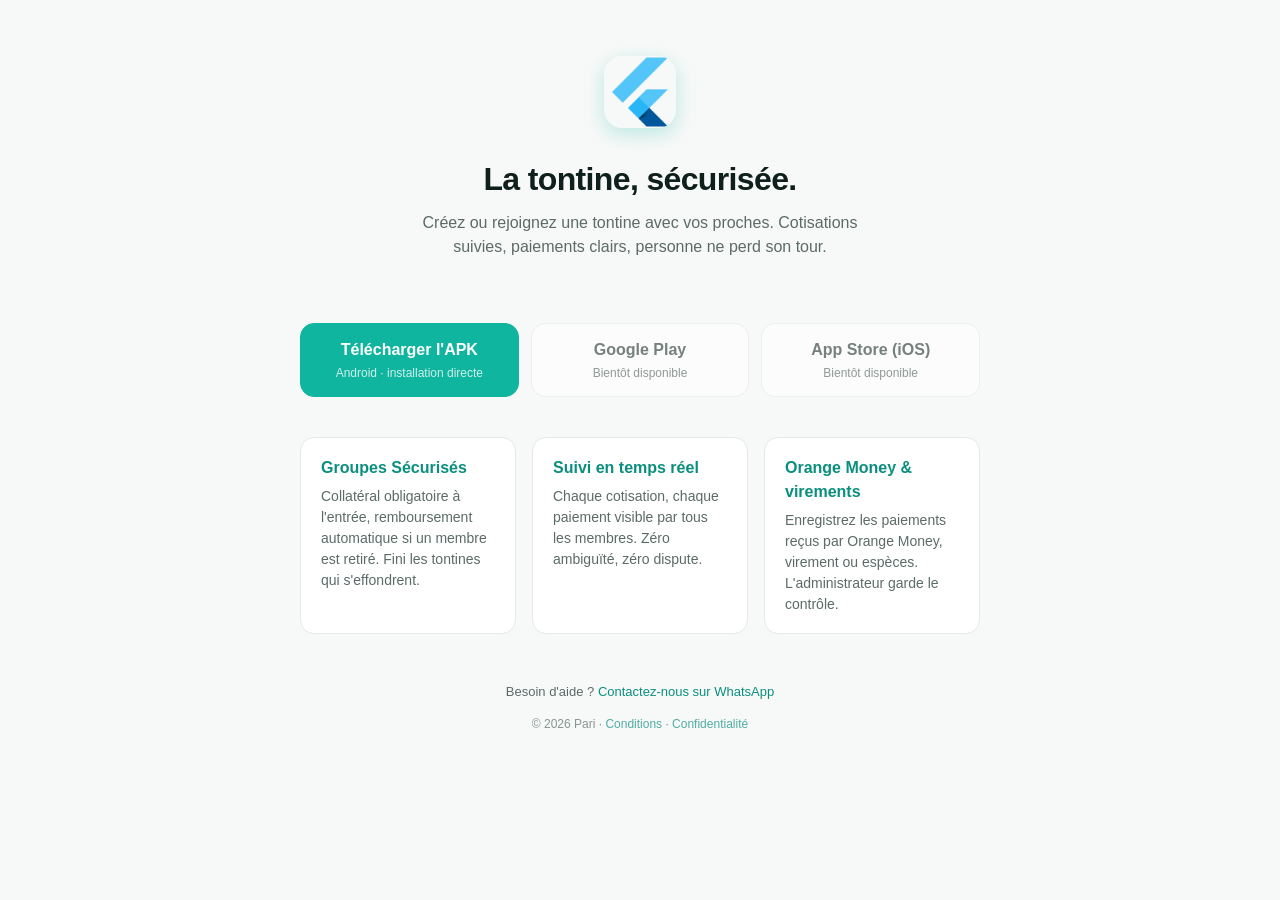
==== index.html @ 22368e01 "Scaffold Pari landing page (Firebase Hosting, French)" ====
<!doctype html>
<html lang="fr">
  <head>
    <meta charset="utf-8" />
    <meta name="viewport" content="width=device-width, initial-scale=1" />
    <meta name="theme-color" content="#0FB59F" />
    <title>Pari — La tontine, sécurisée</title>
    <meta
      name="description"
      content="Créez ou rejoignez une tontine avec vos proches. Cotisations suivies, paiements clairs, personne ne perd son tour."
    />
    <link rel="icon" href="/assets/logo.png" />
    <link rel="stylesheet" href="/styles.css" />
  </head>
  <body>
    <main>
      <header>
        <img src="/assets/logo.png" alt="Pari" class="logo" />
        <h1>La tontine, sécurisée.</h1>
        <p class="pitch">
          Créez ou rejoignez une tontine avec vos proches. Cotisations suivies,
          paiements clairs, personne ne perd son tour.
        </p>
      </header>

      <section class="ctas">
        <a class="btn btn-primary" href="/downloads/pari-latest.apk">
          <span class="btn-title">Télécharger l'APK</span>
          <span class="btn-sub">Android · installation directe</span>
        </a>
        <a class="btn btn-secondary disabled" aria-disabled="true">
          <span class="btn-title">Google Play</span>
          <span class="btn-sub">Bientôt disponible</span>
        </a>
        <a class="btn btn-secondary disabled" aria-disabled="true">
          <span class="btn-title">App Store (iOS)</span>
          <span class="btn-sub">Bientôt disponible</span>
        </a>
      </section>

      <section class="features">
        <div class="feature">
          <h3>Groupes Sécurisés</h3>
          <p>
            Collatéral obligatoire à l'entrée, remboursement automatique si un
            membre est retiré. Fini les tontines qui s'effondrent.
          </p>
        </div>
        <div class="feature">
          <h3>Suivi en temps réel</h3>
          <p>
            Chaque cotisation, chaque paiement visible par tous les membres.
            Zéro ambiguïté, zéro dispute.
          </p>
        </div>
        <div class="feature">
          <h3>Orange Money &amp; virements</h3>
          <p>
            Enregistrez les paiements reçus par Orange Money, virement ou
            espèces. L'administrateur garde le contrôle.
          </p>
        </div>
      </section>

      <footer>
        <p>
          Besoin d'aide ?
          <a href="https://wa.me/22300000000">Contactez-nous sur WhatsApp</a>
        </p>
        <p class="fine">
          © 2026 Pari · <a href="/terms.html">Conditions</a> ·
          <a href="/privacy.html">Confidentialité</a>
        </p>
      </footer>
    </main>
  </body>
</html>
---- styles.css ----
:root {
  --teal: #0FB59F;
  --teal-dark: #0A8F7E;
  --bg: #F7F9F8;
  --text: #0E1F1C;
  --muted: #5B6B68;
  --card: #FFFFFF;
  --border: #E4E9E7;
}

* { box-sizing: border-box; }

html, body {
  margin: 0;
  padding: 0;
  font-family: -apple-system, BlinkMacSystemFont, "Segoe UI", Roboto,
    "Helvetica Neue", Arial, sans-serif;
  color: var(--text);
  background: var(--bg);
  line-height: 1.5;
}

main {
  max-width: 720px;
  margin: 0 auto;
  padding: 32px 20px 64px;
}

header {
  text-align: center;
  padding: 24px 0 32px;
}

.logo {
  width: 72px;
  height: 72px;
  border-radius: 18px;
  box-shadow: 0 6px 20px rgba(15, 181, 159, 0.25);
}

h1 {
  font-size: 32px;
  margin: 20px 0 8px;
  letter-spacing: -0.02em;
}

.pitch {
  color: var(--muted);
  font-size: 16px;
  max-width: 480px;
  margin: 0 auto;
}

.ctas {
  display: flex;
  flex-direction: column;
  gap: 12px;
  margin: 32px 0;
}

.btn {
  display: flex;
  flex-direction: column;
  align-items: center;
  padding: 14px 20px;
  border-radius: 14px;
  text-decoration: none;
  border: 1px solid var(--border);
  background: var(--card);
  color: var(--text);
  transition: transform 0.08s ease;
}

.btn:active { transform: scale(0.98); }

.btn-primary {
  background: var(--teal);
  color: white;
  border-color: var(--teal);
}

.btn-primary:hover { background: var(--teal-dark); }

.btn-title {
  font-weight: 600;
  font-size: 16px;
}

.btn-sub {
  font-size: 12px;
  opacity: 0.8;
  margin-top: 2px;
}

.btn.disabled {
  opacity: 0.55;
  cursor: not-allowed;
}

.features {
  display: grid;
  gap: 16px;
  margin: 40px 0;
}

.feature {
  background: var(--card);
  border: 1px solid var(--border);
  border-radius: 14px;
  padding: 18px 20px;
}

.feature h3 {
  margin: 0 0 6px;
  font-size: 16px;
  color: var(--teal-dark);
}

.feature p {
  margin: 0;
  color: var(--muted);
  font-size: 14px;
}

footer {
  text-align: center;
  color: var(--muted);
  font-size: 13px;
  margin-top: 48px;
}

footer a {
  color: var(--teal-dark);
  text-decoration: none;
}

footer a:hover { text-decoration: underline; }

.fine {
  font-size: 12px;
  opacity: 0.7;
  margin-top: 8px;
}

@media (min-width: 640px) {
  .ctas { flex-direction: row; }
  .ctas .btn { flex: 1; }
  .features { grid-template-columns: repeat(3, 1fr); }
}
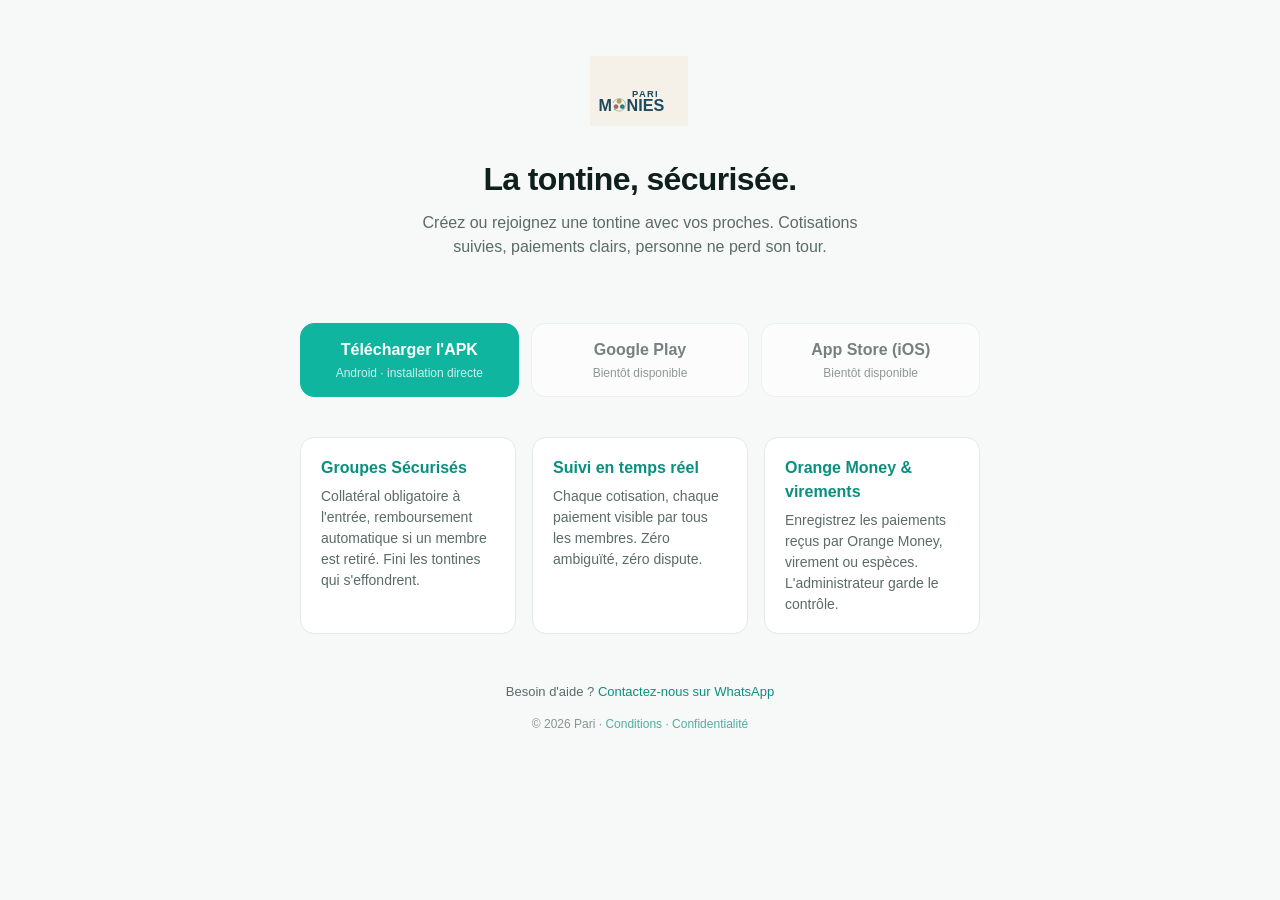
==== commit 40c7b5ef: "Add logo, WhatsApp number, French terms and privacy pages (WAEMU)" ====
--- a/index.html
+++ b/index.html
@@ -9,13 +9,14 @@
       name="description"
       content="Créez ou rejoignez une tontine avec vos proches. Cotisations suivies, paiements clairs, personne ne perd son tour."
     />
-    <link rel="icon" href="/assets/logo.png" />
+    <link rel="icon" href="/assets/logo.svg" type="image/svg+xml" />
+    <link rel="alternate icon" href="/assets/logo.png" />
     <link rel="stylesheet" href="/styles.css" />
   </head>
   <body>
     <main>
       <header>
-        <img src="/assets/logo.png" alt="Pari" class="logo" />
+        <img src="/assets/logo.svg" alt="Pari" class="logo" />
         <h1>La tontine, sécurisée.</h1>
         <p class="pitch">
           Créez ou rejoignez une tontine avec vos proches. Cotisations suivies,
@@ -65,7 +66,7 @@
       <footer>
         <p>
           Besoin d'aide ?
-          <a href="https://wa.me/22300000000">Contactez-nous sur WhatsApp</a>
+          <a href="https://wa.me/12408483524">Contactez-nous sur WhatsApp</a>
         </p>
         <p class="fine">
           © 2026 Pari · <a href="/terms.html">Conditions</a> ·
--- a/styles.css
+++ b/styles.css
@@ -32,10 +32,9 @@
 }
 
 .logo {
-  width: 72px;
   height: 72px;
-  border-radius: 18px;
-  box-shadow: 0 6px 20px rgba(15, 181, 159, 0.25);
+  width: auto;
+  max-width: 240px;
 }
 
 h1 {
@@ -142,6 +141,20 @@
   margin-top: 8px;
 }
 
+.doc { max-width: 720px; }
+.doc h1 { font-size: 28px; margin: 12px 0 4px; }
+.doc h2 {
+  font-size: 18px;
+  margin: 28px 0 8px;
+  color: var(--teal-dark);
+}
+.doc p, .doc li { font-size: 15px; color: var(--text); }
+.doc ul { padding-left: 20px; }
+.doc .muted { color: var(--muted); font-size: 13px; margin-top: 0; }
+.doc .back { margin: 0 0 20px; }
+.doc .back a { color: var(--teal-dark); text-decoration: none; font-size: 14px; }
+.doc a { color: var(--teal-dark); }
+
 @media (min-width: 640px) {
   .ctas { flex-direction: row; }
   .ctas .btn { flex: 1; }
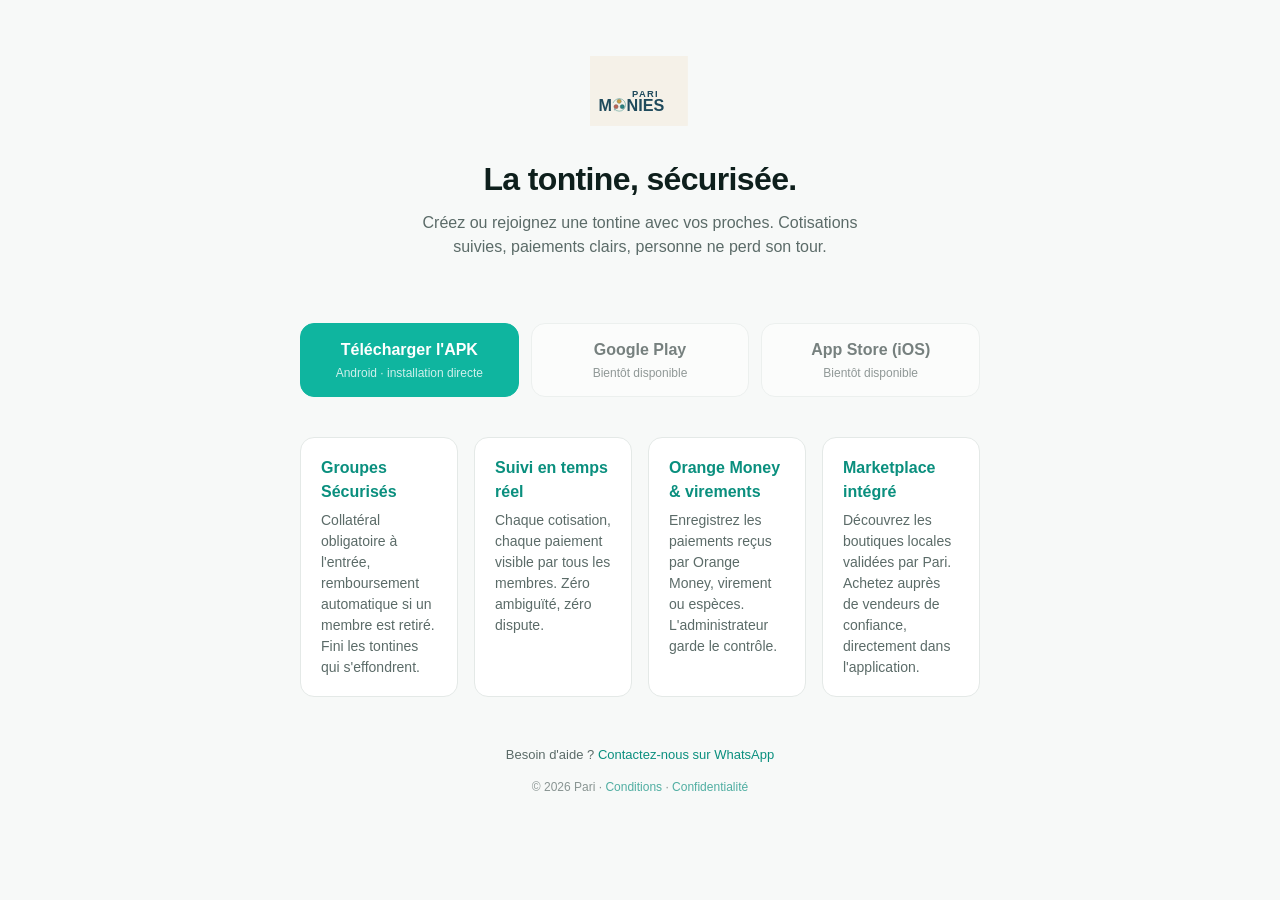
==== commit 9d046205: "Add Marketplace feature card to landing page" ====
--- a/index.html
+++ b/index.html
@@ -61,6 +61,13 @@
             espèces. L'administrateur garde le contrôle.
           </p>
         </div>
+        <div class="feature">
+          <h3>Marketplace intégré</h3>
+          <p>
+            Découvrez les boutiques locales validées par Pari. Achetez auprès
+            de vendeurs de confiance, directement dans l'application.
+          </p>
+        </div>
       </section>
 
       <footer>
--- a/styles.css
+++ b/styles.css
@@ -158,5 +158,9 @@
 @media (min-width: 640px) {
   .ctas { flex-direction: row; }
   .ctas .btn { flex: 1; }
-  .features { grid-template-columns: repeat(3, 1fr); }
+  .features { grid-template-columns: repeat(2, 1fr); }
 }
+
+@media (min-width: 960px) {
+  .features { grid-template-columns: repeat(4, 1fr); }
+}
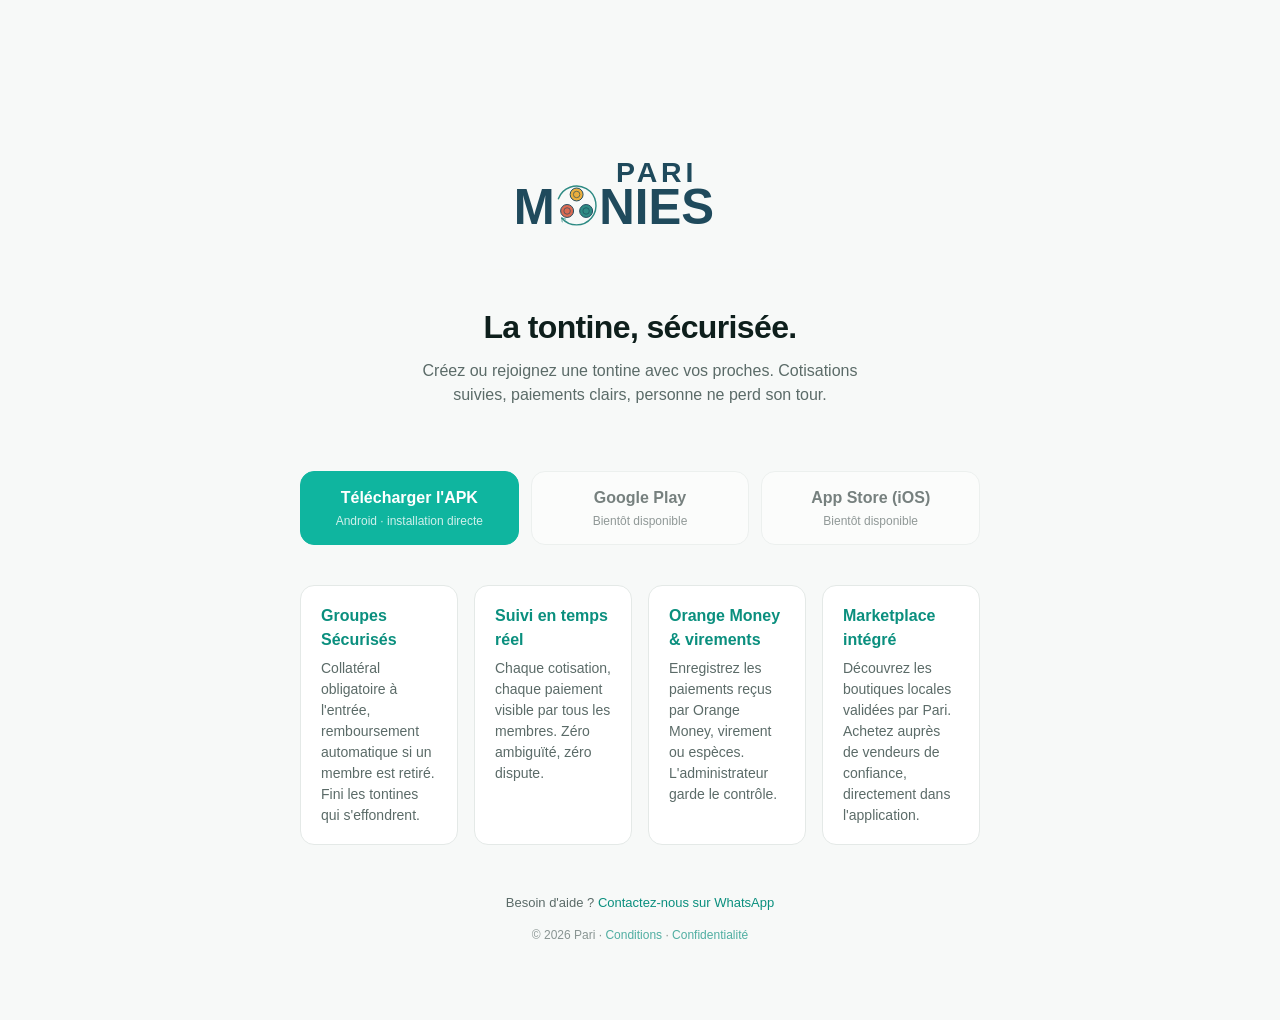
==== commit 4deb1fda: "Cache-bust logo (v=2) so updated bg shows" ====
--- a/index.html
+++ b/index.html
@@ -9,14 +9,14 @@
       name="description"
       content="Créez ou rejoignez une tontine avec vos proches. Cotisations suivies, paiements clairs, personne ne perd son tour."
     />
-    <link rel="icon" href="/assets/logo.svg" type="image/svg+xml" />
+    <link rel="icon" href="/assets/logo.svg?v=2" type="image/svg+xml" />
     <link rel="alternate icon" href="/assets/logo.png" />
     <link rel="stylesheet" href="/styles.css" />
   </head>
   <body>
     <main>
       <header>
-        <img src="/assets/logo.svg" alt="Pari" class="logo" />
+        <img src="/assets/logo.svg?v=2" alt="Pari" class="logo" />
         <h1>La tontine, sécurisée.</h1>
         <p class="pitch">
           Créez ou rejoignez une tontine avec vos proches. Cotisations suivies,
--- a/styles.css
+++ b/styles.css
@@ -32,9 +32,9 @@
 }
 
 .logo {
-  height: 72px;
+  height: 220px;
   width: auto;
-  max-width: 240px;
+  max-width: 100%;
 }
 
 h1 {
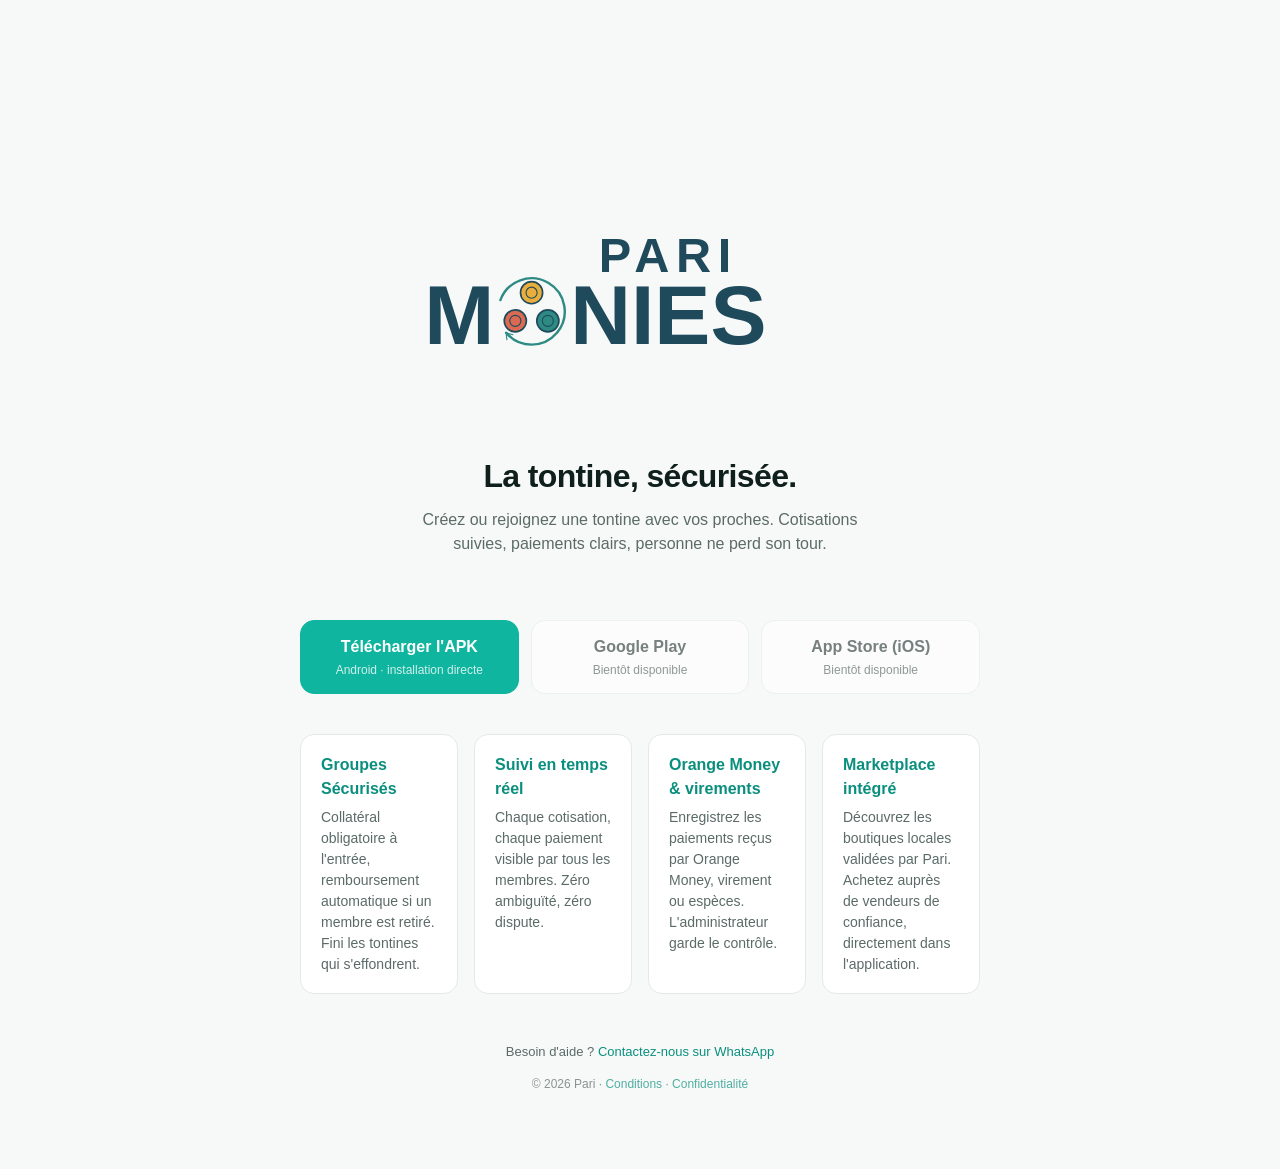
==== commit 3a64ff11: "Cache-bust styles.css (v=3)" ====
--- a/index.html
+++ b/index.html
@@ -11,7 +11,7 @@
     />
     <link rel="icon" href="/assets/logo.svg?v=2" type="image/svg+xml" />
     <link rel="alternate icon" href="/assets/logo.png" />
-    <link rel="stylesheet" href="/styles.css" />
+    <link rel="stylesheet" href="/styles.css?v=3" />
   </head>
   <body>
     <main>
--- a/styles.css
+++ b/styles.css
@@ -32,9 +32,11 @@
 }
 
 .logo {
-  height: 220px;
-  width: auto;
-  max-width: 100%;
+  width: 100%;
+  max-width: 520px;
+  height: auto;
+  display: block;
+  margin: 0 auto;
 }
 
 h1 {
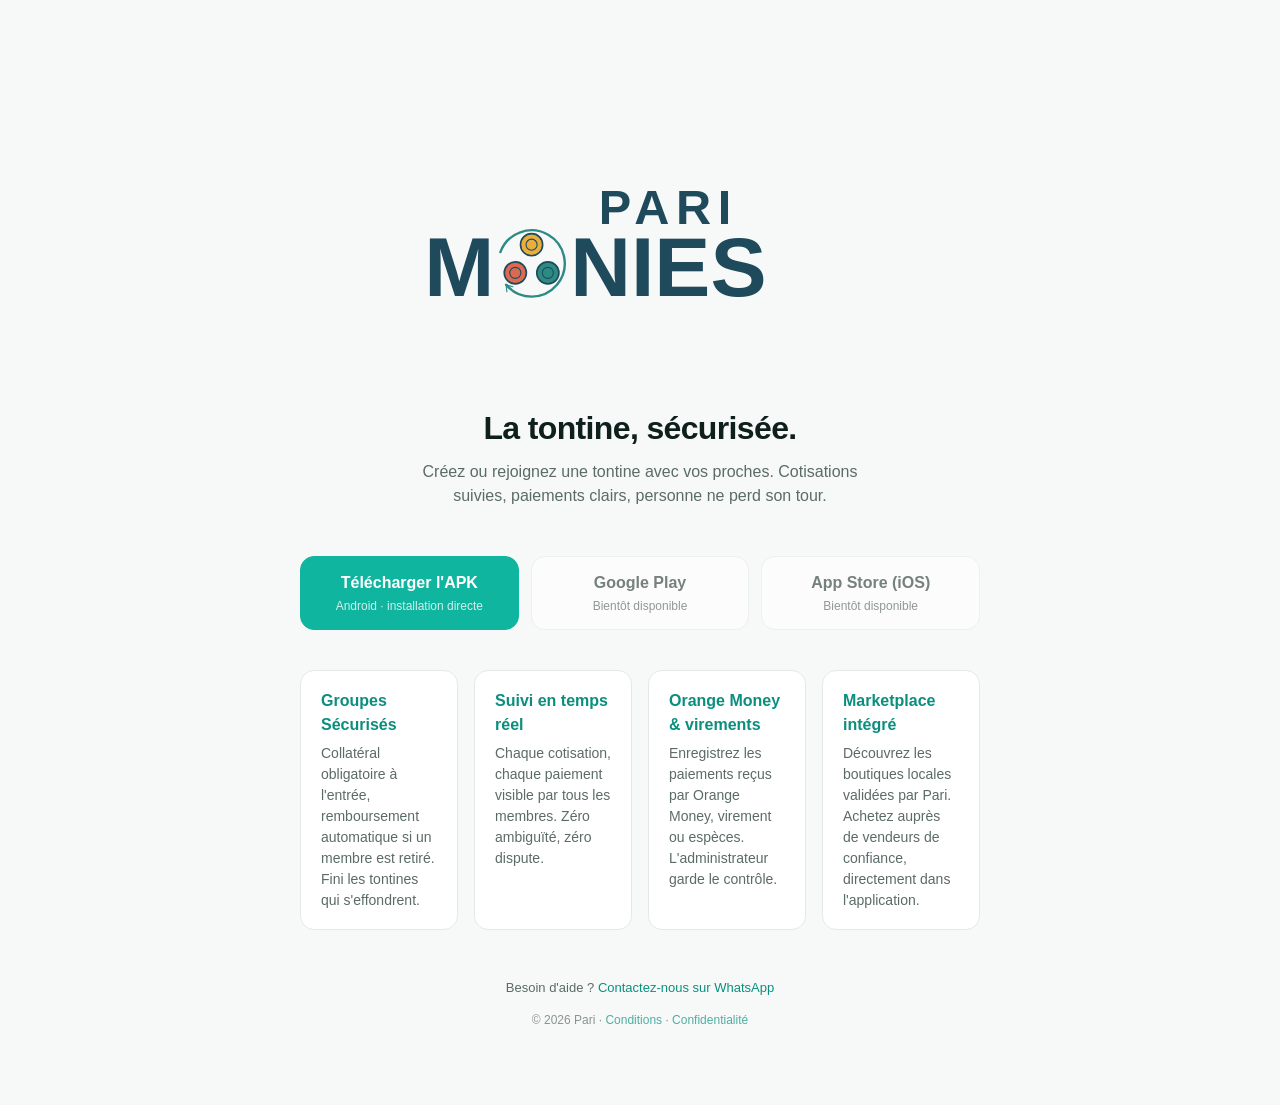
==== commit b6b09bf8: "Tighten header top spacing; ensure logo is centered" ====
--- a/index.html
+++ b/index.html
@@ -11,7 +11,7 @@
     />
     <link rel="icon" href="/assets/logo.svg?v=2" type="image/svg+xml" />
     <link rel="alternate icon" href="/assets/logo.png" />
-    <link rel="stylesheet" href="/styles.css?v=3" />
+    <link rel="stylesheet" href="/styles.css?v=4" />
   </head>
   <body>
     <main>
--- a/styles.css
+++ b/styles.css
@@ -23,12 +23,12 @@
 main {
   max-width: 720px;
   margin: 0 auto;
-  padding: 32px 20px 64px;
+  padding: 8px 20px 64px;
 }
 
 header {
   text-align: center;
-  padding: 24px 0 32px;
+  padding: 0 0 16px;
 }
 
 .logo {
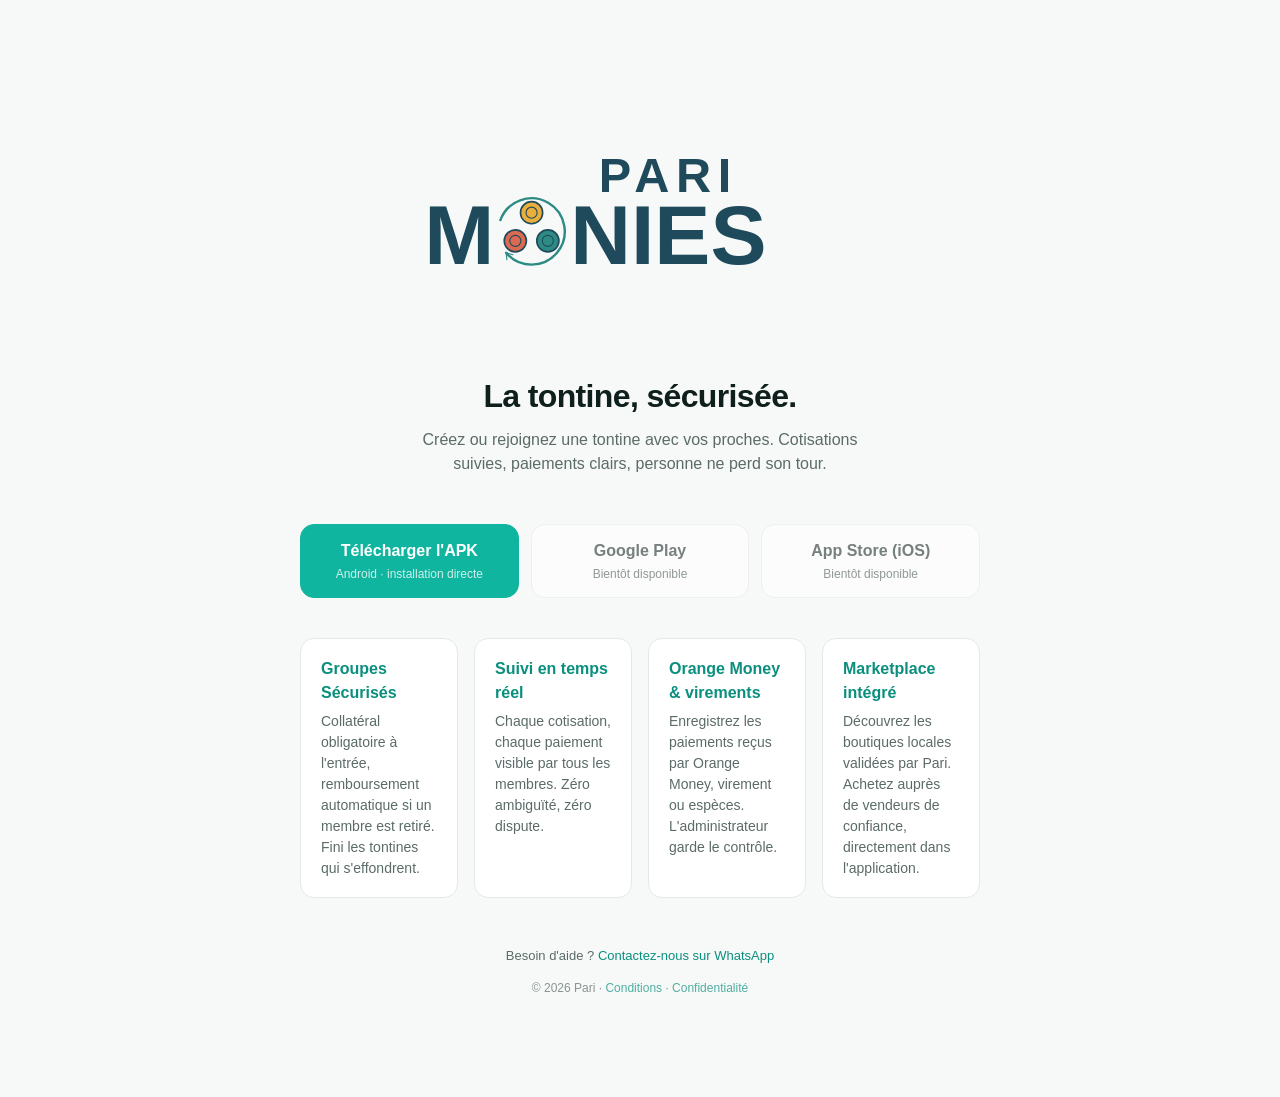
==== commit 58958d02: "Pull logo further up (negative margin, trim padding)" ====
--- a/index.html
+++ b/index.html
@@ -11,7 +11,7 @@
     />
     <link rel="icon" href="/assets/logo.svg?v=2" type="image/svg+xml" />
     <link rel="alternate icon" href="/assets/logo.png" />
-    <link rel="stylesheet" href="/styles.css?v=4" />
+    <link rel="stylesheet" href="/styles.css?v=5" />
   </head>
   <body>
     <main>
--- a/styles.css
+++ b/styles.css
@@ -23,7 +23,7 @@
 main {
   max-width: 720px;
   margin: 0 auto;
-  padding: 8px 20px 64px;
+  padding: 0 20px 64px;
 }
 
 header {
@@ -36,8 +36,10 @@
   max-width: 520px;
   height: auto;
   display: block;
-  margin: 0 auto;
+  margin: -24px auto 0;
 }
+
+h1 { margin-top: -16px; }
 
 h1 {
   font-size: 32px;
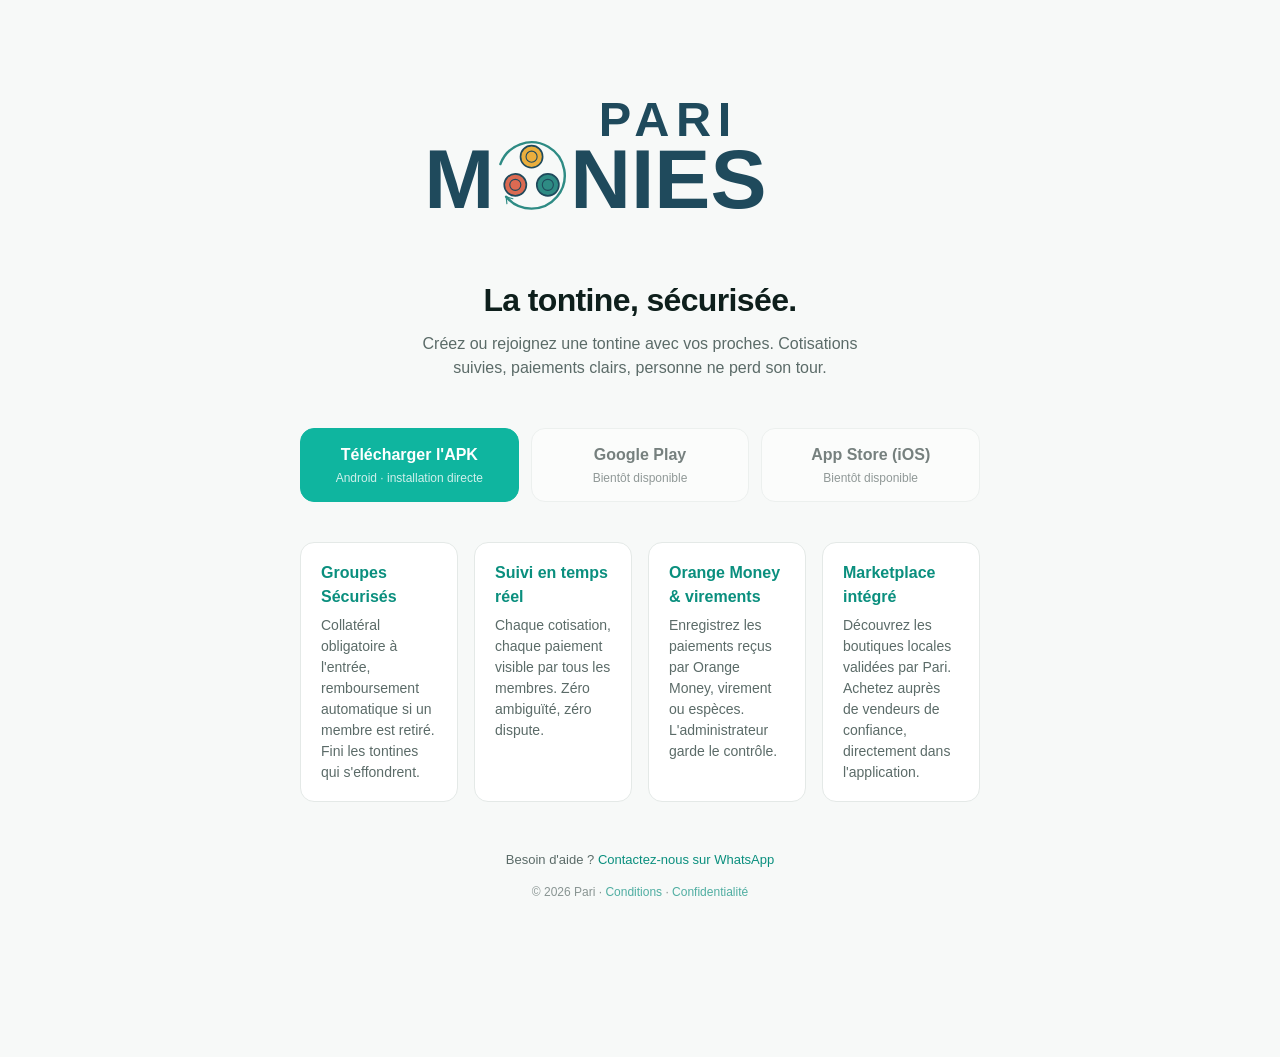
==== commit 58dda3fd: "Pull logo further up (-80/-40)" ====
--- a/index.html
+++ b/index.html
@@ -11,7 +11,7 @@
     />
     <link rel="icon" href="/assets/logo.svg?v=2" type="image/svg+xml" />
     <link rel="alternate icon" href="/assets/logo.png" />
-    <link rel="stylesheet" href="/styles.css?v=5" />
+    <link rel="stylesheet" href="/styles.css?v=6" />
   </head>
   <body>
     <main>
--- a/styles.css
+++ b/styles.css
@@ -36,10 +36,10 @@
   max-width: 520px;
   height: auto;
   display: block;
-  margin: -24px auto 0;
+  margin: -80px auto -40px;
 }
 
-h1 { margin-top: -16px; }
+h1 { margin-top: -8px; }
 
 h1 {
   font-size: 32px;
